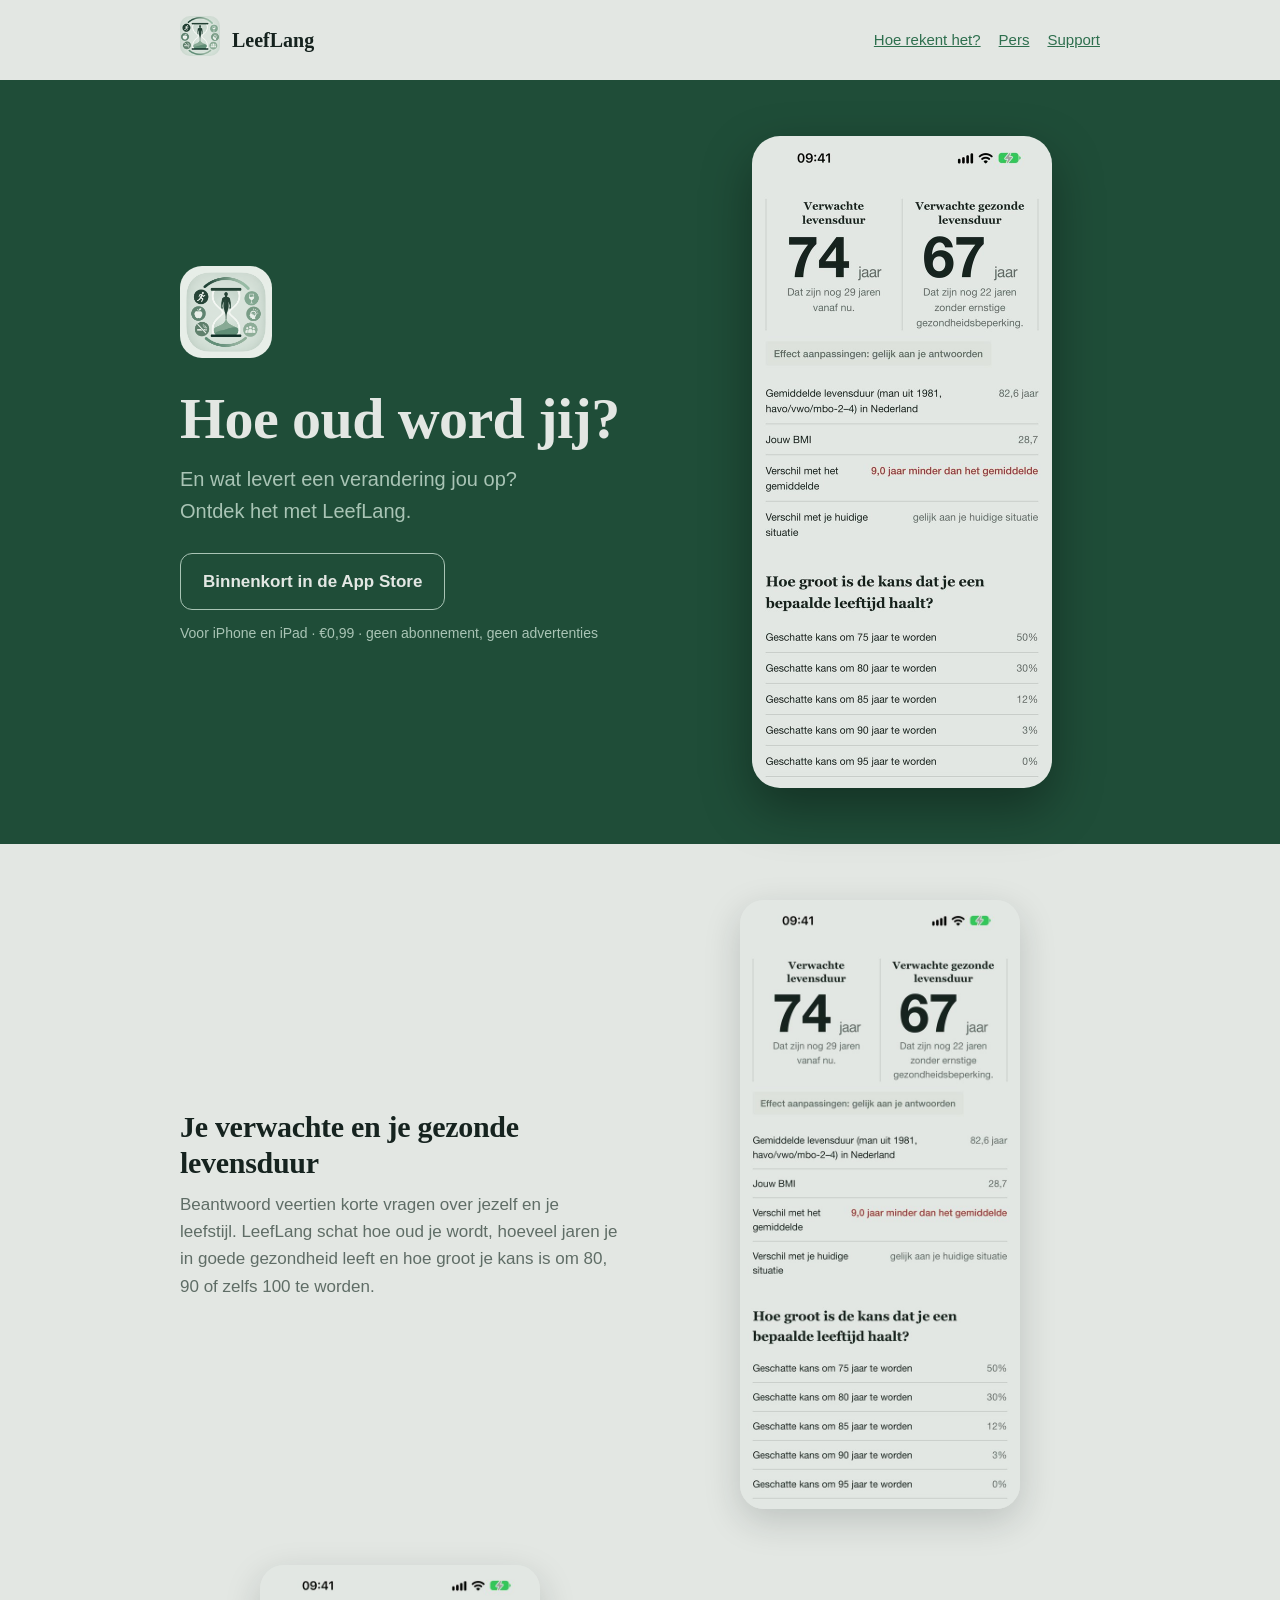
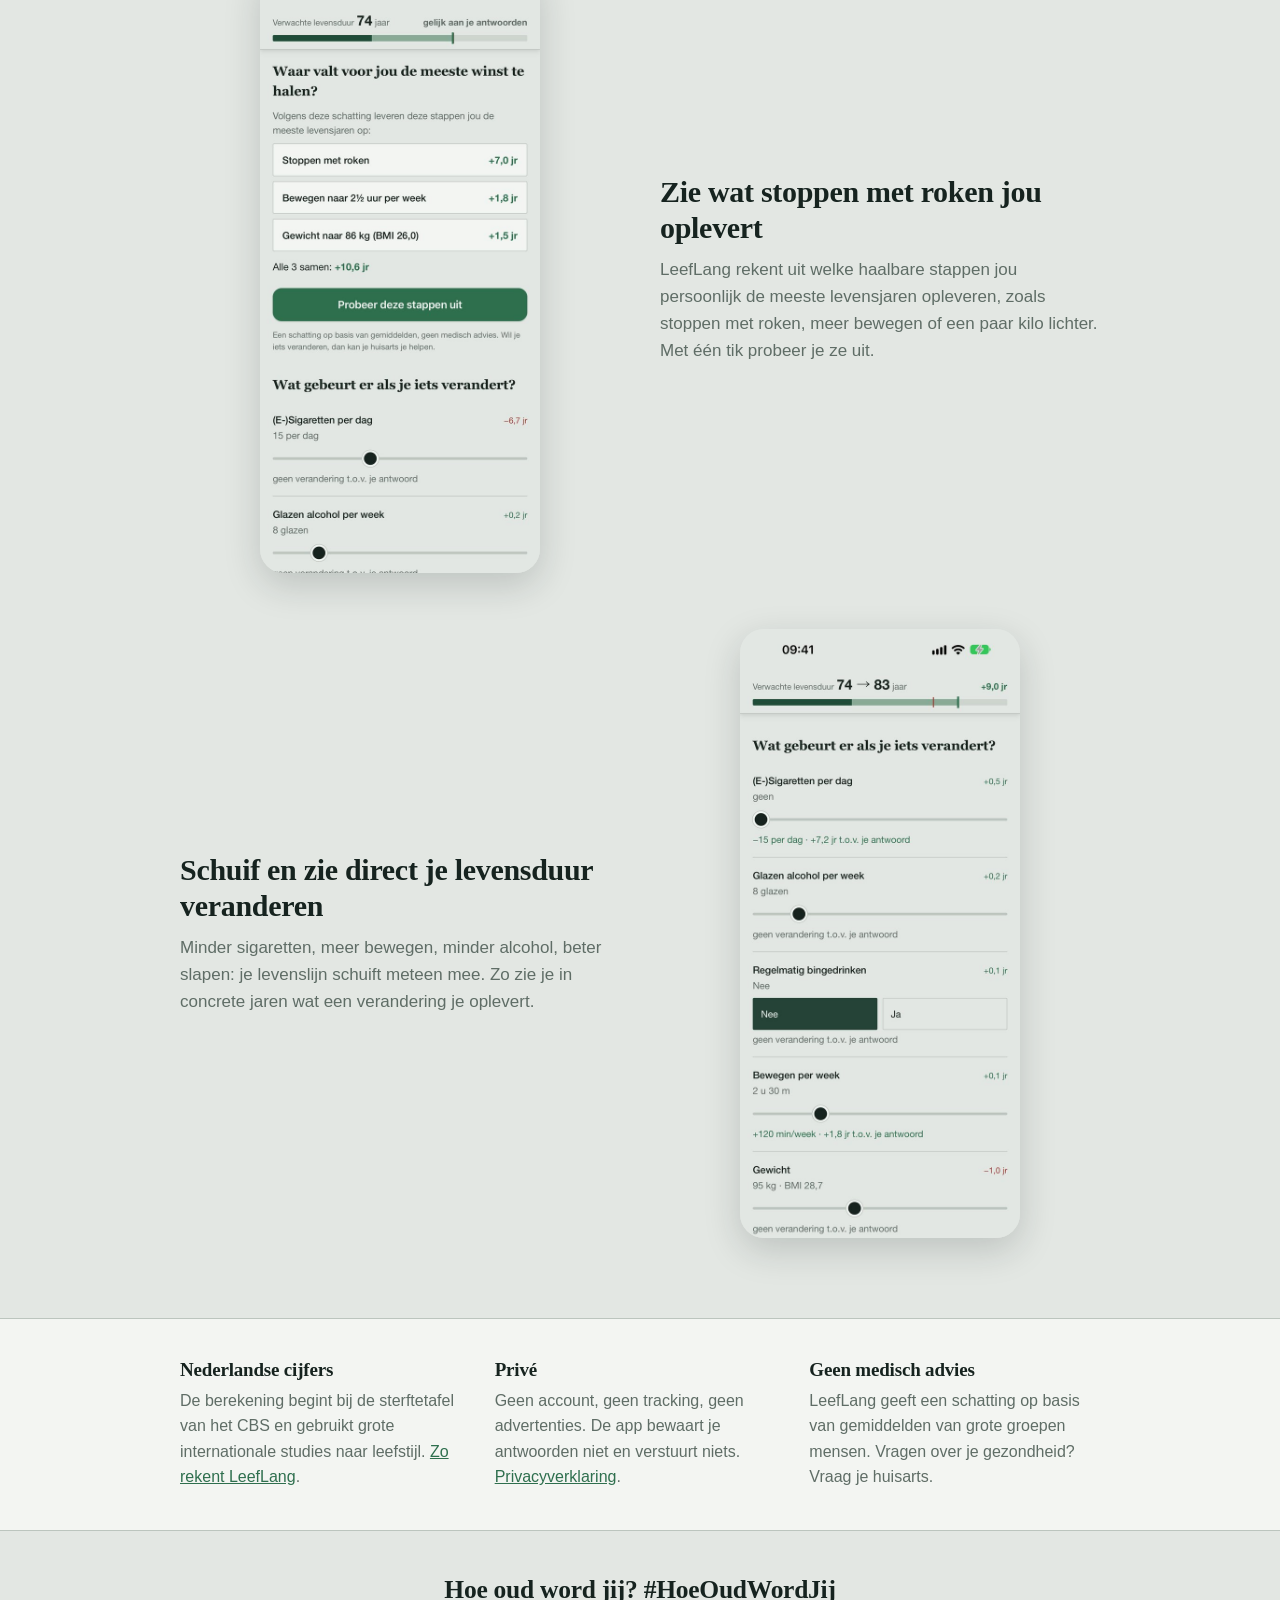
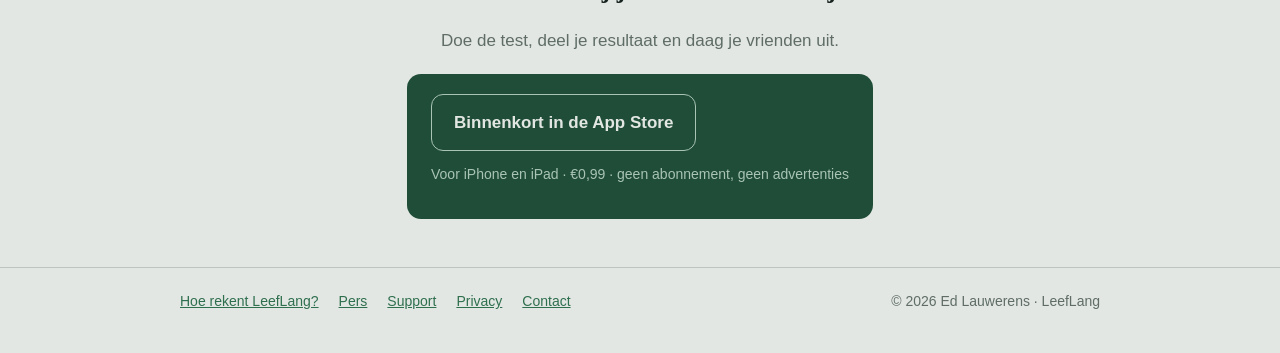
==== index.html @ b2fb5860 "LeefLang website (gemaakt met npm run site) Co-Authored-By: Claude Opus 5.5 <noreply@anthropic.com>" ====
<!DOCTYPE html>
<html lang="nl">
<head>
<meta charset="utf-8">
<meta name="viewport" content="width=device-width, initial-scale=1">
<title>LeefLang — Hoe oud word jij?</title>
<meta name="description" content="Beantwoord 14 vragen en zie hoe oud je wordt, en hoeveel jaar stoppen met roken, meer bewegen of gezonder eten jou oplevert. Op basis van CBS-cijfers.">
<meta property="og:type" content="website">
<meta property="og:title" content="LeefLang — Hoe oud word jij?">
<meta property="og:description" content="Beantwoord 14 vragen en zie hoe oud je wordt, en hoeveel jaar stoppen met roken, meer bewegen of gezonder eten jou oplevert. Op basis van CBS-cijfers.">
<meta property="og:url" content="https://edlauwerens.github.io/leeflang/">
<meta property="og:image" content="https://edlauwerens.github.io/leeflang/assets/og.png">
<meta property="og:locale" content="nl_NL">
<meta name="twitter:card" content="summary_large_image">
<link rel="icon" href="assets/favicon.png">
<link rel="apple-touch-icon" href="assets/apple-touch-icon.png">
<link rel="stylesheet" href="style.css">
<!-- Bewust zonder cookies, analyse of externe scripts. -->
</head>
<body>
<div class="wrap"><header class="top">
  <a href="./"><img src="assets/favicon.png" alt=""></a><a class="brand" href="./">LeefLang</a>
  <nav><a href="berekening.html">Hoe rekent het?</a><a href="pers.html">Pers</a><a href="https://edlauwerens.github.io/levensduur-privacy/support.html">Support</a></nav>
</header></div>

<section class="hero"><div class="wrap">
  <div>
    <img class="logo" src="assets/logo-360.png" alt="LeefLang-logo">
    <h1>Hoe oud word jij?</h1>
    <p class="lede">En wat levert een verandering jou op? Ontdek het met LeefLang.</p>
    <span class="btn soon">Binnenkort in de App Store</span><p class="note">Voor iPhone en iPad · €0,99 · geen abonnement, geen advertenties</p>
  </div>
  <img class="phone" src="assets/app-1-result.jpg" alt="Schermafbeelding van het resultaat in LeefLang">
</div></section>
<section class="features"><div class="wrap">
  <div class="feature">
    <div><h2>Je verwachte en je gezonde levensduur</h2><p>Beantwoord veertien korte vragen over jezelf en je leefstijl. LeefLang schat hoe oud je wordt, hoeveel jaren je in goede gezondheid leeft en hoe groot je kans is om 80, 90 of zelfs 100 te worden.</p></div>
    <img class="shot" src="assets/app-1-result.jpg" alt="Schermafbeelding van LeefLang: Je verwachte en je gezonde levensduur" loading="lazy">
  </div>
  <div class="feature">
    <div><h2>Zie wat stoppen met roken jou oplevert</h2><p>LeefLang rekent uit welke haalbare stappen jou persoonlijk de meeste levensjaren opleveren, zoals stoppen met roken, meer bewegen of een paar kilo lichter. Met één tik probeer je ze uit.</p></div>
    <img class="shot" src="assets/app-2-advice.jpg" alt="Schermafbeelding van LeefLang: Zie wat stoppen met roken jou oplevert" loading="lazy">
  </div>
  <div class="feature">
    <div><h2>Schuif en zie direct je levensduur veranderen</h2><p>Minder sigaretten, meer bewegen, minder alcohol, beter slapen: je levenslijn schuift meteen mee. Zo zie je in concrete jaren wat een verandering je oplevert.</p></div>
    <img class="shot" src="assets/app-3-sliders.jpg" alt="Schermafbeelding van LeefLang: Schuif en zie direct je levensduur veranderen" loading="lazy">
  </div>
</div></section>
<section class="band"><div class="wrap">
  <div class="grid3">
    <div><h3>Nederlandse cijfers</h3><p>De berekening begint bij de sterftetafel van het CBS en gebruikt grote internationale studies naar leefstijl. <a href="berekening.html">Zo rekent LeefLang</a>.</p></div>
    <div><h3>Privé</h3><p>Geen account, geen tracking, geen advertenties. De app bewaart je antwoorden niet en verstuurt niets. <a href="https://edlauwerens.github.io/levensduur-privacy/">Privacyverklaring</a>.</p></div>
    <div><h3>Geen medisch advies</h3><p>LeefLang geeft een schatting op basis van gemiddelden van grote groepen mensen. Vragen over je gezondheid? Vraag je huisarts.</p></div>
  </div>
</div></section>
<section><div class="wrap" style="padding-top:44px;padding-bottom:48px;text-align:center">
  <h2 style="margin-top:0">Hoe oud word jij? #HoeOudWordJij</h2>
  <p style="color:var(--muted);max-width:52ch;margin:0 auto 20px">Doe de test, deel je resultaat en daag je vrienden uit.</p>
  <div class="hero" style="display:inline-block;border-radius:14px;padding:20px 24px;text-align:left"><span class="btn soon">Binnenkort in de App Store</span><p class="note">Voor iPhone en iPad · €0,99 · geen abonnement, geen advertenties</p></div>
</div></section>
<footer><div class="wrap">
  <a href="berekening.html">Hoe rekent LeefLang?</a>
  <a href="pers.html">Pers</a>
  <a href="https://edlauwerens.github.io/levensduur-privacy/support.html">Support</a>
  <a href="https://edlauwerens.github.io/levensduur-privacy/">Privacy</a>
  <a href="mailto:edsoftinfo@icloud.com">Contact</a>
  <span class="copy">© 2026 Ed Lauwerens · LeefLang</span>
</div></footer>
</body>
</html>
---- style.css ----
:root{--paper:#E3E7E3;--surface:#F3F5F2;--ink:#16231F;--muted:#5F6D66;--line:#BCC5BE;--gain:#2E6F4E;--lived:#1F4D38;--on-dark:#E3E7E3;--on-dark-muted:#A9C4B5}
@media (prefers-color-scheme:dark){:root{--paper:#16231F;--surface:#1D2C27;--ink:#E3E7E3;--muted:#A9B6AF;--line:#34463F;--gain:#7FC0A0;--lived:#163A2A}}
*{box-sizing:border-box}
html,body{margin:0;background:var(--paper);color:var(--ink)}
body{font-family:-apple-system,BlinkMacSystemFont,"Helvetica Neue",Roboto,Arial,sans-serif;font-size:17px;line-height:1.6}
a{color:var(--gain)}
h1,h2,h3{font-family:Georgia,"Noto Serif",serif;font-weight:600;letter-spacing:-.01em;line-height:1.2}
.wrap{max-width:960px;margin:0 auto;padding:0 20px}
.narrow{max-width:700px}
header.top{display:flex;align-items:center;gap:12px;padding:16px 0}
header.top img{width:40px;height:40px;border-radius:10px}
header.top a.brand{font-family:Georgia,serif;font-weight:600;font-size:20px;color:var(--ink);text-decoration:none}
header.top nav{margin-left:auto;display:flex;gap:18px;font-size:15px}
.hero{background:var(--lived);color:var(--on-dark)}
.hero .wrap{display:grid;grid-template-columns:1.1fr .9fr;gap:40px;align-items:center;padding-top:56px;padding-bottom:56px}
.hero h1{font-size:clamp(36px,6vw,58px);margin:0 0 10px;color:var(--on-dark)}
.hero p.lede{font-size:20px;color:var(--on-dark-muted);margin:0 0 26px;max-width:32ch}
.hero img.logo{width:92px;height:92px;border-radius:22px;margin-bottom:18px}
.hero .phone{justify-self:center;width:min(300px,100%);border-radius:28px;box-shadow:0 20px 50px rgba(0,0,0,.35)}
.btn{display:inline-block;background:var(--on-dark);color:var(--lived);font-weight:600;padding:14px 22px;border-radius:12px;text-decoration:none}
.btn.soon{background:transparent;color:var(--on-dark);border:1.5px solid var(--on-dark-muted);cursor:default}
.note{font-size:14px;color:var(--on-dark-muted);margin-top:12px}
section.features .wrap{padding-top:56px;padding-bottom:24px}
.feature{display:grid;grid-template-columns:1fr 1fr;gap:40px;align-items:center;margin-bottom:56px}
.feature:nth-child(even) .shot{order:-1}
.feature h2{font-size:30px;margin:0 0 10px}
.feature p{color:var(--muted);margin:0}
.feature .shot{justify-self:center;width:min(280px,100%);border-radius:24px;box-shadow:0 12px 36px rgba(22,35,31,.18)}
.band{background:var(--surface);border-top:1px solid var(--line);border-bottom:1px solid var(--line)}
.band .wrap{padding-top:40px;padding-bottom:40px}
.band h2{margin-top:0}
.grid3{display:grid;grid-template-columns:repeat(3,1fr);gap:24px}
.grid3 h3{margin:0 0 6px;font-size:19px}
.grid3 p{margin:0;color:var(--muted);font-size:16px}
main.page{padding:24px 0 56px}
main.page h1{font-size:clamp(30px,5vw,42px);margin:8px 0 12px}
main.page h2{font-size:24px;margin:36px 0 10px}
.lead{font-size:19px;color:var(--muted)}
.src{border-top:1px solid var(--line);padding:14px 0}
.src h3{font-family:inherit;font-size:17px;margin:0 0 4px}
.src p{margin:0 0 4px}
.src .ref{font-size:14px;color:var(--muted);font-style:italic}
.box{background:var(--surface);border:1px solid var(--line);border-radius:6px;padding:16px 18px;margin:18px 0}
table.facts{border-collapse:collapse;width:100%}
table.facts td{border-top:1px solid var(--line);padding:9px 8px 9px 0;vertical-align:top}
table.facts td:first-child{color:var(--muted);width:38%}
.downloads{display:grid;grid-template-columns:repeat(auto-fill,minmax(150px,1fr));gap:16px;margin-top:12px}
.downloads a{display:block;text-decoration:none;color:var(--ink);font-size:14px}
.downloads img{width:100%;border-radius:12px;border:1px solid var(--line);background:var(--surface)}
footer{border-top:1px solid var(--line);color:var(--muted);font-size:14px}
footer .wrap{padding-top:22px;padding-bottom:40px;display:flex;flex-wrap:wrap;gap:8px 20px}
footer .copy{margin-left:auto}
@media (max-width:760px){
  header.top nav{gap:12px;font-size:14px}
  .hero .wrap{grid-template-columns:1fr;padding-top:36px;padding-bottom:40px}
  .hero .phone{width:min(240px,80%)}
  .feature{grid-template-columns:1fr;gap:20px}
  .feature:nth-child(even) .shot{order:0}
  .grid3{grid-template-columns:1fr}
  footer .copy{margin-left:0}
}
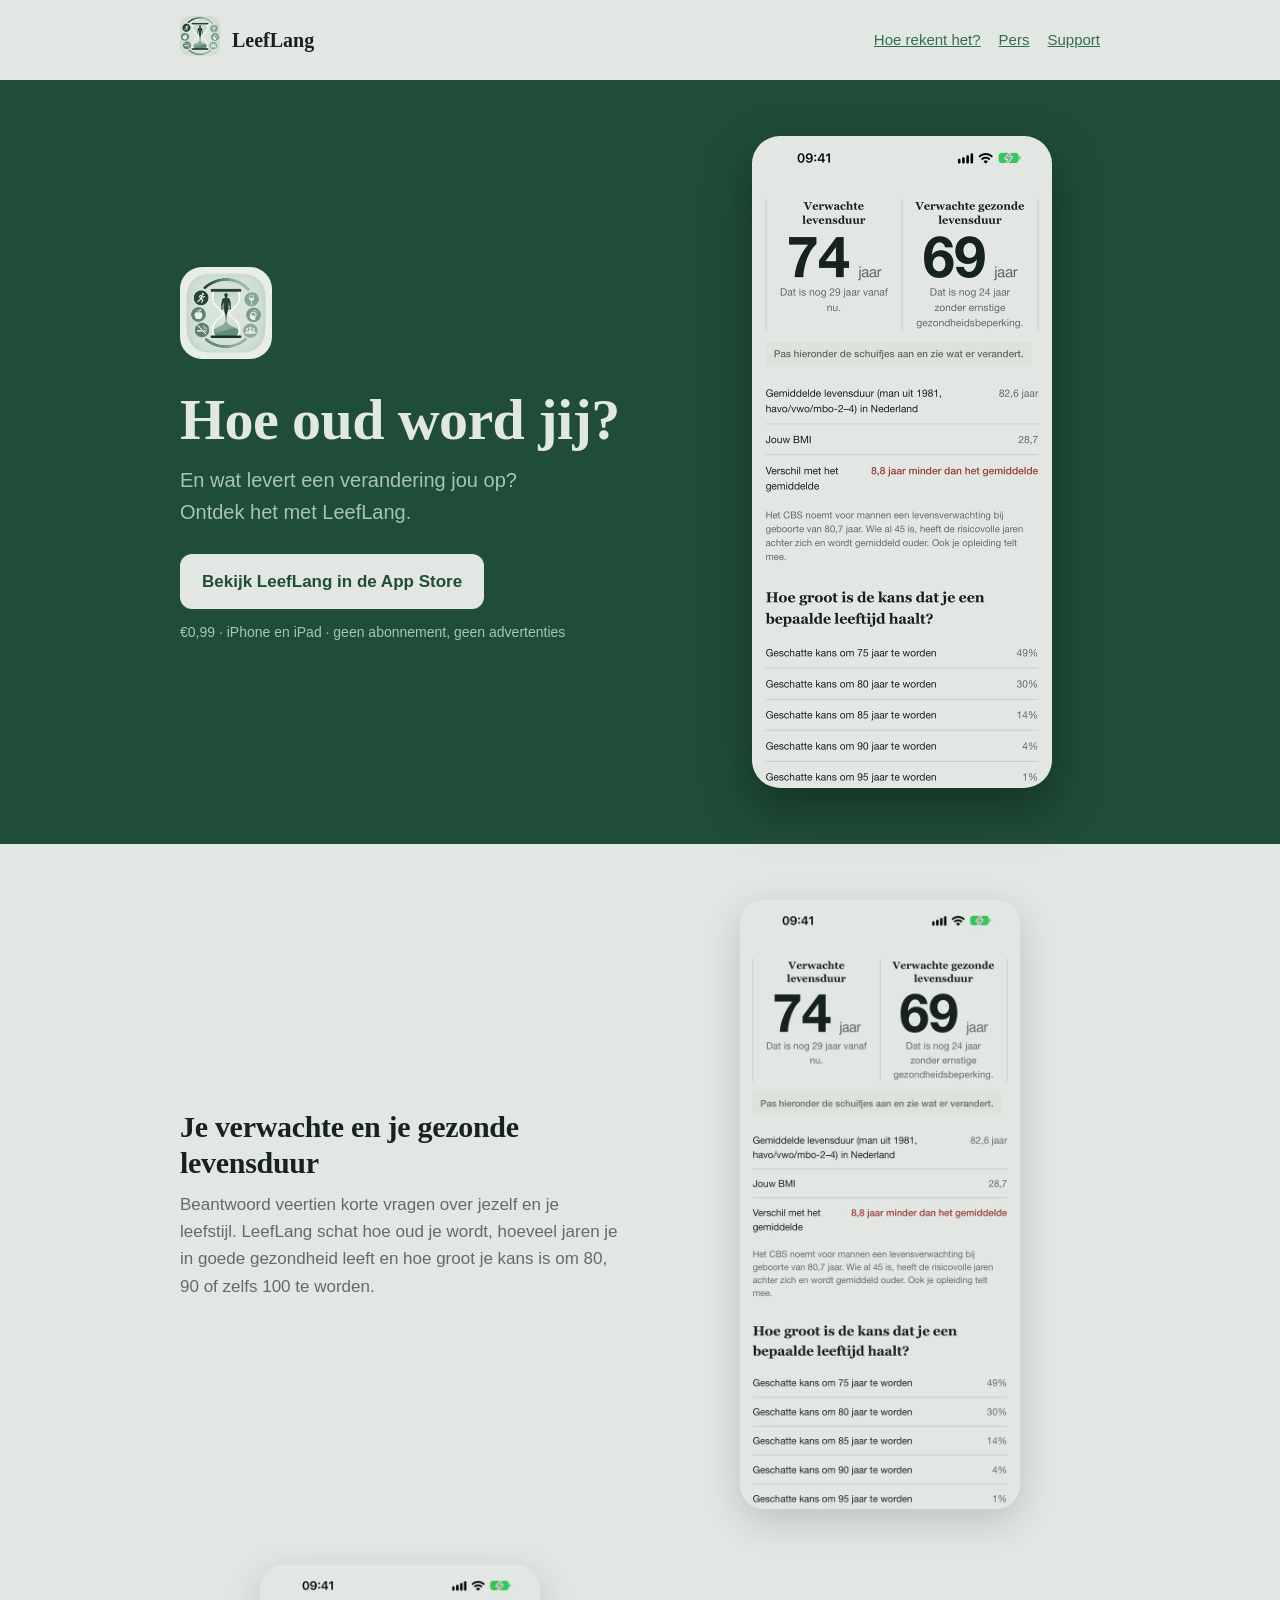
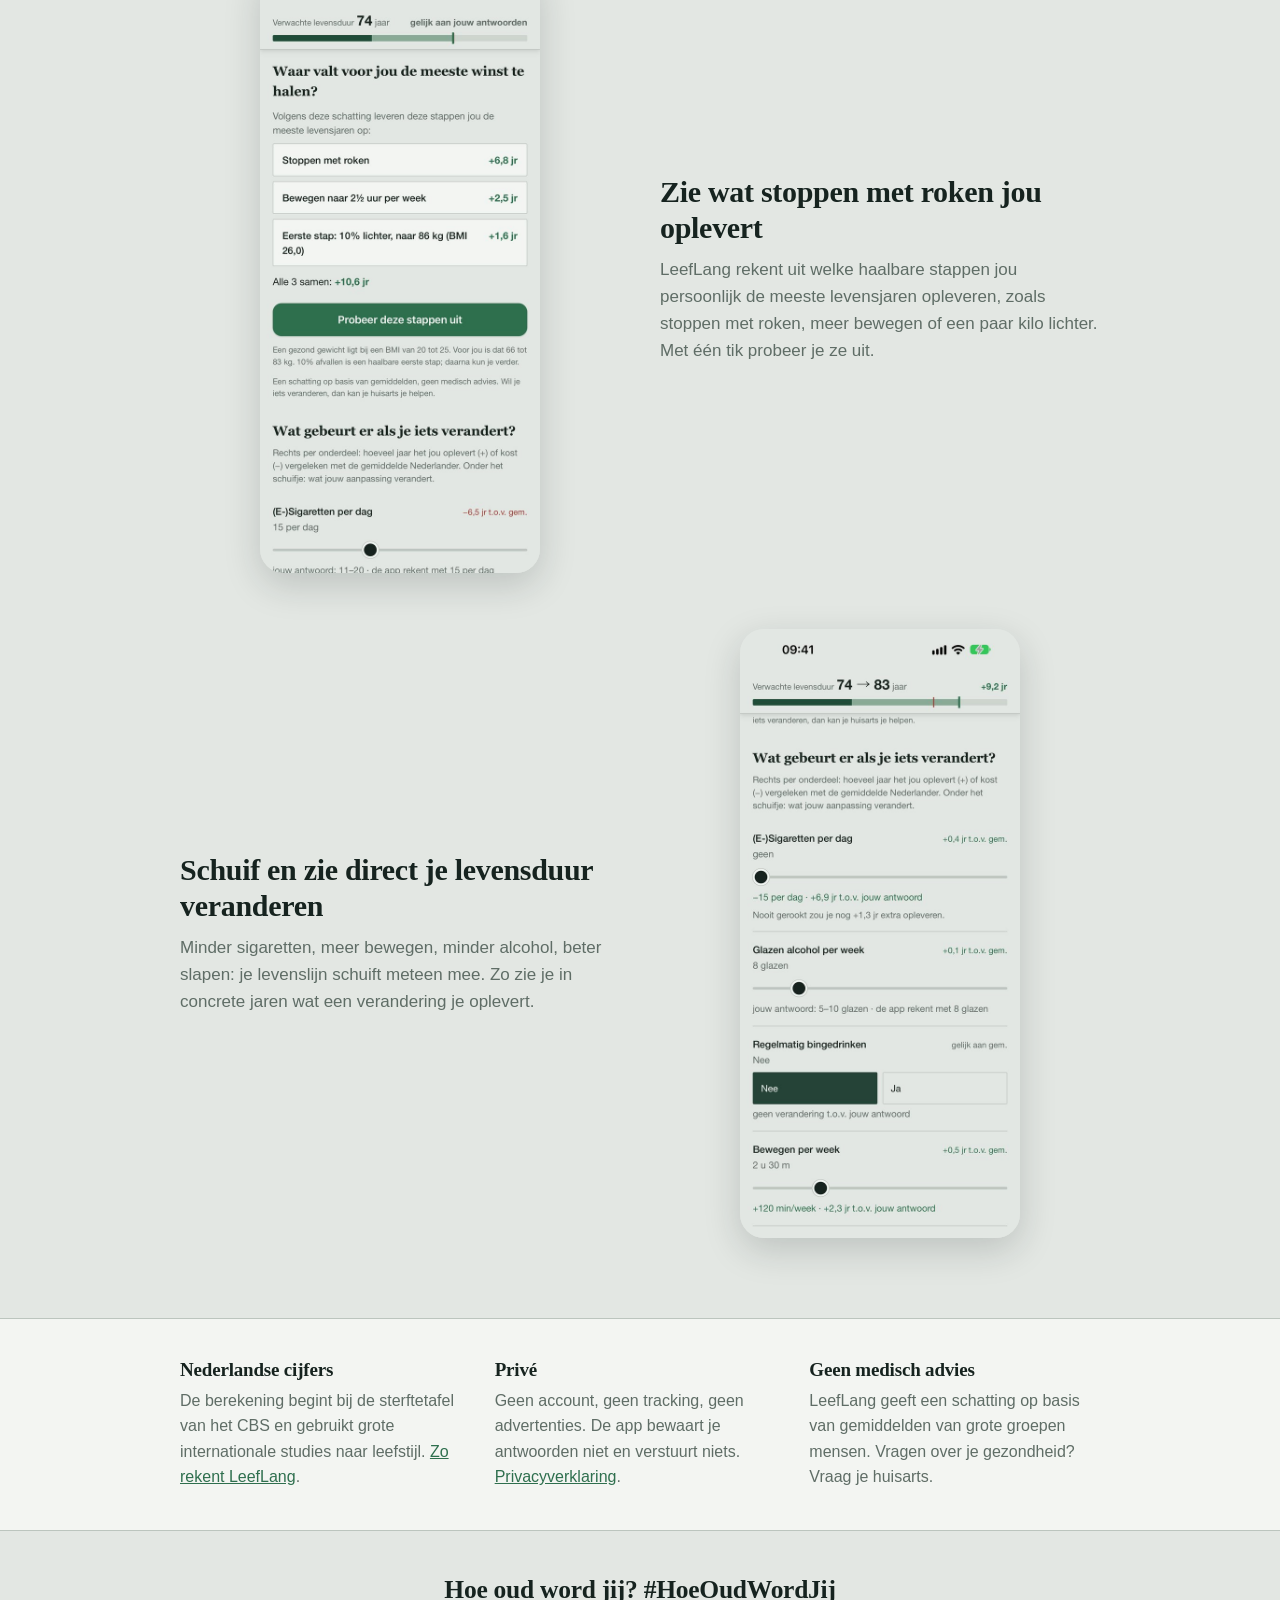
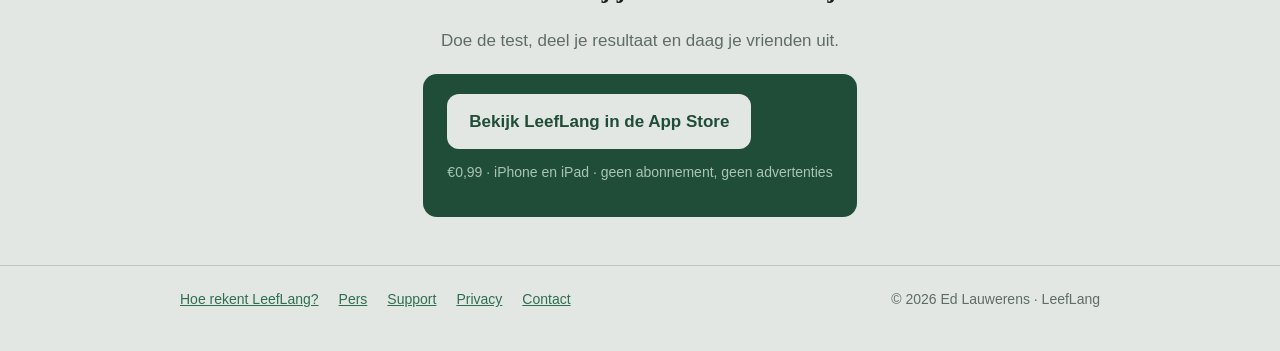
==== commit d35d686c: "LeefLang staat in de App Store: knop naar de App Store" ====
--- a/index.html
+++ b/index.html
@@ -12,6 +12,7 @@
 <meta property="og:image" content="https://edlauwerens.github.io/leeflang/assets/og.png">
 <meta property="og:locale" content="nl_NL">
 <meta name="twitter:card" content="summary_large_image">
+<meta name="apple-itunes-app" content="app-id=6817483549">
 <link rel="icon" href="assets/favicon.png">
 <link rel="apple-touch-icon" href="assets/apple-touch-icon.png">
 <link rel="stylesheet" href="style.css">
@@ -28,7 +29,7 @@
     <img class="logo" src="assets/logo-360.png" alt="LeefLang-logo">
     <h1>Hoe oud word jij?</h1>
     <p class="lede">En wat levert een verandering jou op? Ontdek het met LeefLang.</p>
-    <span class="btn soon">Binnenkort in de App Store</span><p class="note">Voor iPhone en iPad · €0,99 · geen abonnement, geen advertenties</p>
+    <a class="btn" href="https://apps.apple.com/nl/app/leeflang/id6817483549">Bekijk LeefLang in de App Store</a><p class="note">€0,99 · iPhone en iPad · geen abonnement, geen advertenties</p>
   </div>
   <img class="phone" src="assets/app-1-result.jpg" alt="Schermafbeelding van het resultaat in LeefLang">
 </div></section>
@@ -56,7 +57,7 @@
 <section><div class="wrap" style="padding-top:44px;padding-bottom:48px;text-align:center">
   <h2 style="margin-top:0">Hoe oud word jij? #HoeOudWordJij</h2>
   <p style="color:var(--muted);max-width:52ch;margin:0 auto 20px">Doe de test, deel je resultaat en daag je vrienden uit.</p>
-  <div class="hero" style="display:inline-block;border-radius:14px;padding:20px 24px;text-align:left"><span class="btn soon">Binnenkort in de App Store</span><p class="note">Voor iPhone en iPad · €0,99 · geen abonnement, geen advertenties</p></div>
+  <div class="hero" style="display:inline-block;border-radius:14px;padding:20px 24px;text-align:left"><a class="btn" href="https://apps.apple.com/nl/app/leeflang/id6817483549">Bekijk LeefLang in de App Store</a><p class="note">€0,99 · iPhone en iPad · geen abonnement, geen advertenties</p></div>
 </div></section>
 <footer><div class="wrap">
   <a href="berekening.html">Hoe rekent LeefLang?</a>
--- a/style.css
+++ b/style.css
@@ -11,6 +11,8 @@
 header.top img{width:40px;height:40px;border-radius:10px}
 header.top a.brand{font-family:Georgia,serif;font-weight:600;font-size:20px;color:var(--ink);text-decoration:none}
 header.top nav{margin-left:auto;display:flex;gap:18px;font-size:15px}
+header.top nav a{white-space:nowrap}
+@media (max-width:480px){header.top{flex-wrap:wrap;row-gap:6px}header.top nav{margin-left:0;width:100%;gap:16px;font-size:14px}}
 .hero{background:var(--lived);color:var(--on-dark)}
 .hero .wrap{display:grid;grid-template-columns:1.1fr .9fr;gap:40px;align-items:center;padding-top:56px;padding-bottom:56px}
 .hero h1{font-size:clamp(36px,6vw,58px);margin:0 0 10px;color:var(--on-dark)}
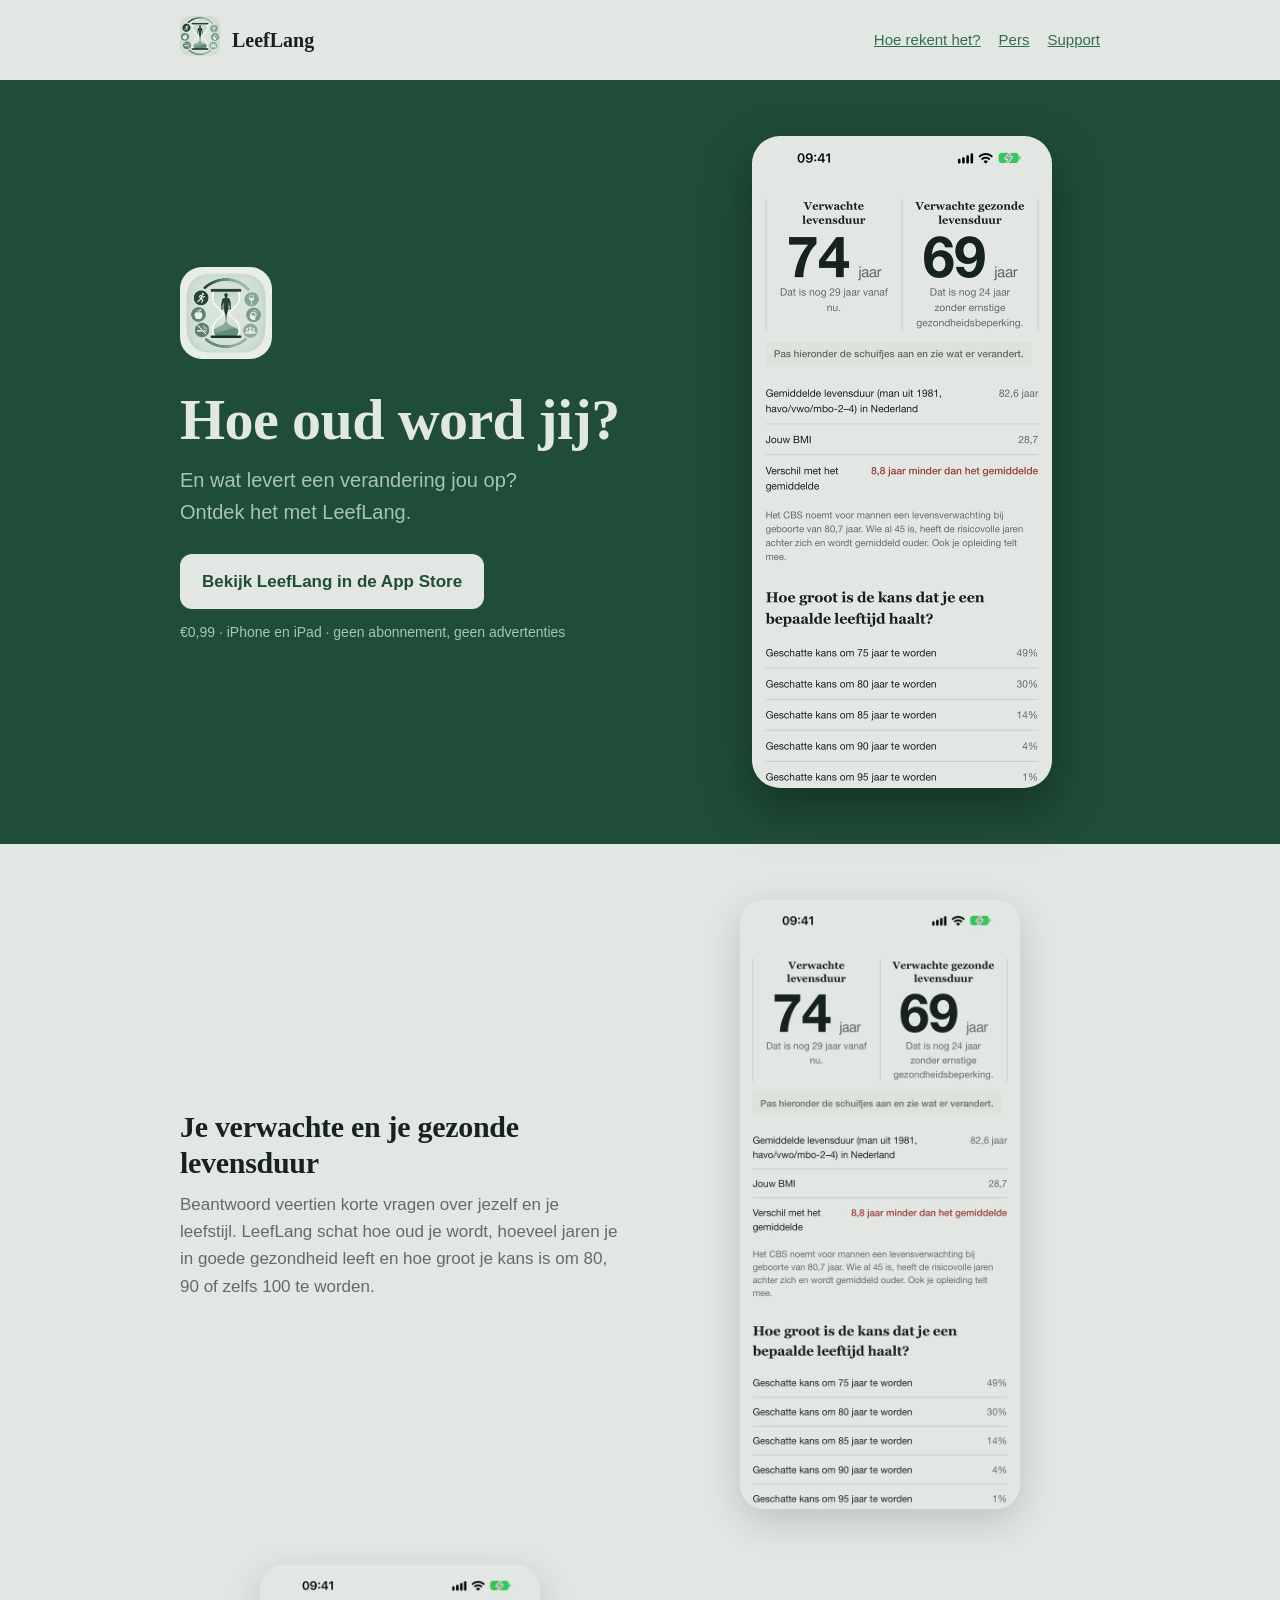
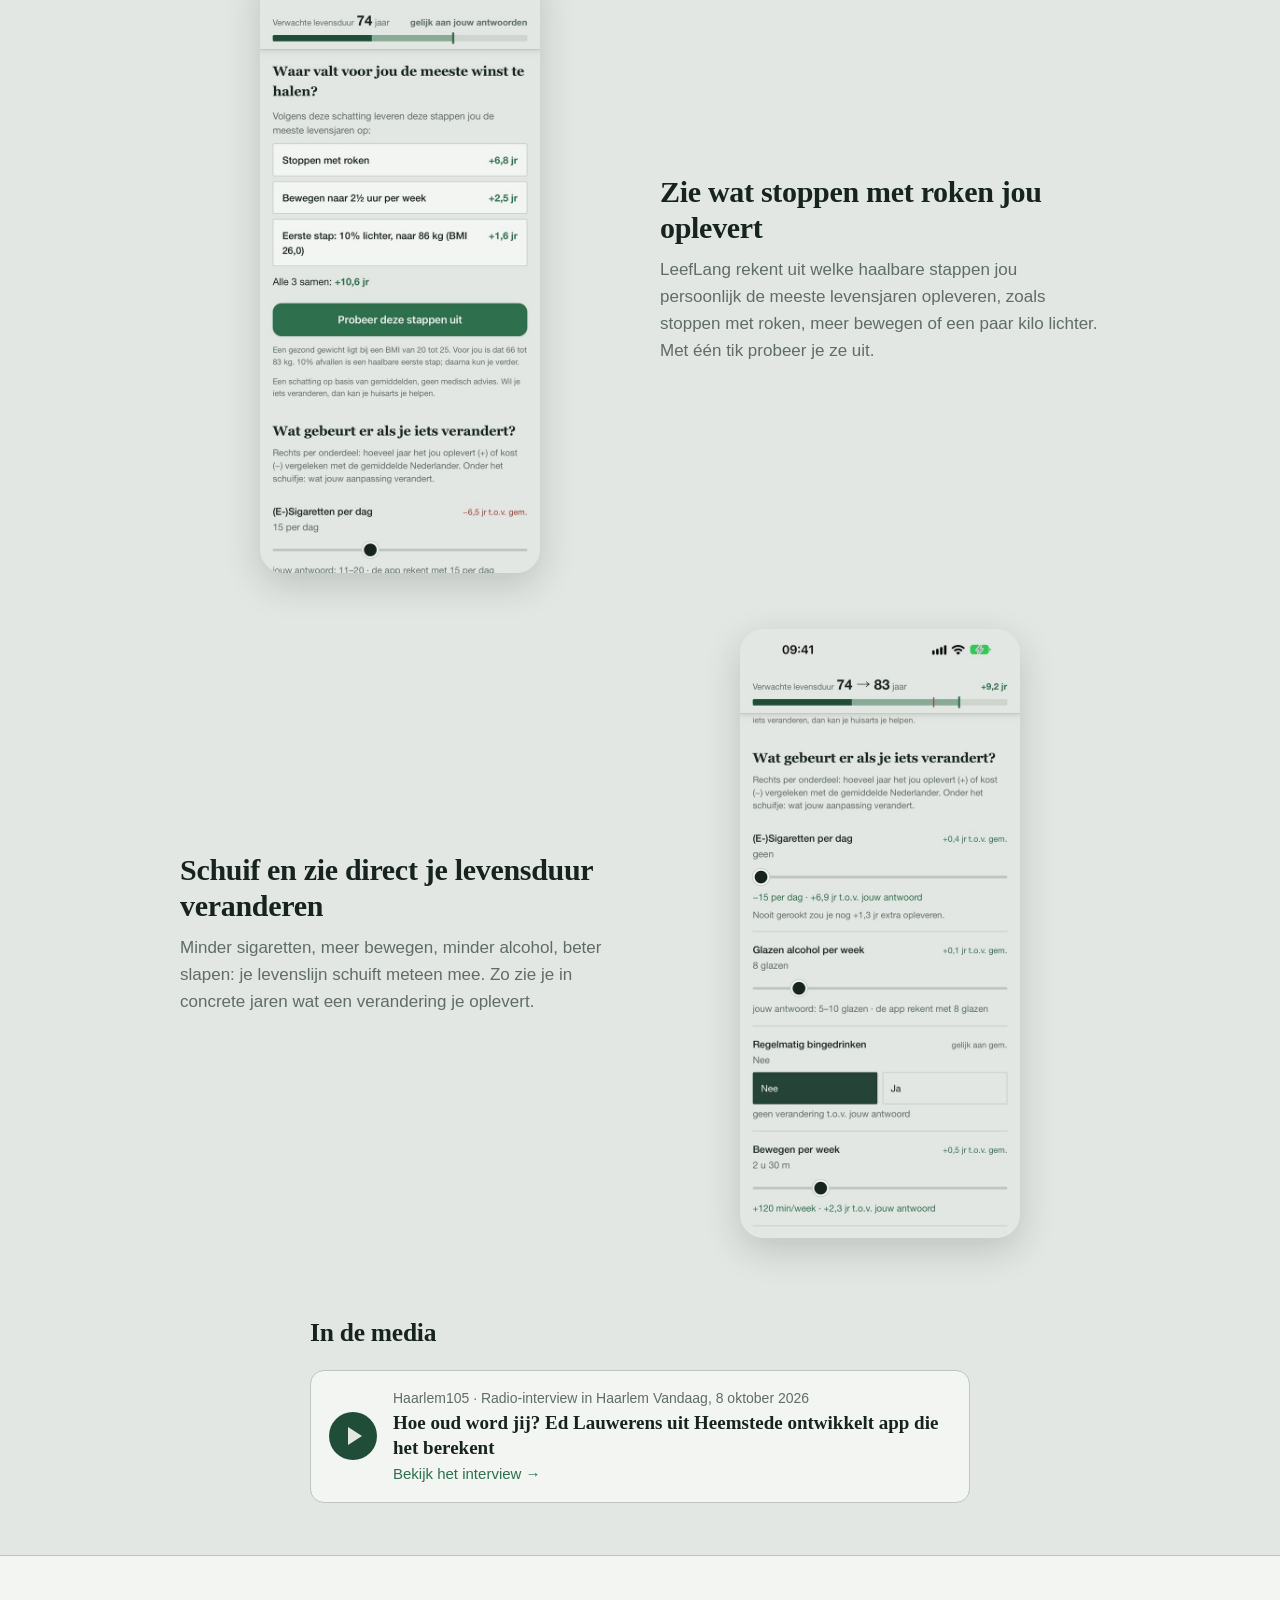
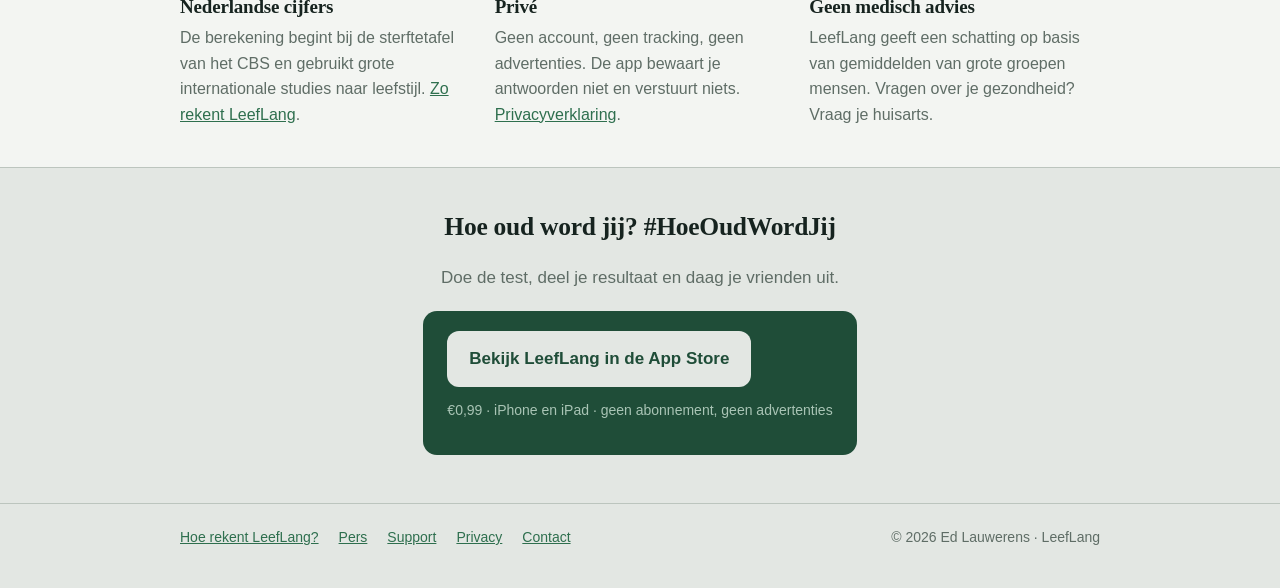
==== commit f254784c: "In de media: interview Haarlem105; lanceringsfeit op perspagina" ====
--- a/index.html
+++ b/index.html
@@ -47,6 +47,10 @@
     <img class="shot" src="assets/app-3-sliders.jpg" alt="Schermafbeelding van LeefLang: Schuif en zie direct je levensduur veranderen" loading="lazy">
   </div>
 </div></section>
+<section><div class="wrap narrow" style="padding-bottom:40px">
+  <h2 style="margin-top:0">In de media</h2>
+  <a class="media" href="https://youtu.be/yvJajUuTVDM" target="_blank" rel="noopener"><span class="play" aria-hidden="true"></span><span><span class="m-outlet">Haarlem105 · Radio-interview in Haarlem Vandaag, 8 oktober 2026</span><span class="m-title">Hoe oud word jij? Ed Lauwerens uit Heemstede ontwikkelt app die het berekent</span><span class="m-go">Bekijk het interview →</span></span></a>
+</div></section>
 <section class="band"><div class="wrap">
   <div class="grid3">
     <div><h3>Nederlandse cijfers</h3><p>De berekening begint bij de sterftetafel van het CBS en gebruikt grote internationale studies naar leefstijl. <a href="berekening.html">Zo rekent LeefLang</a>.</p></div>
--- a/style.css
+++ b/style.css
@@ -46,6 +46,13 @@
 table.facts{border-collapse:collapse;width:100%}
 table.facts td{border-top:1px solid var(--line);padding:9px 8px 9px 0;vertical-align:top}
 table.facts td:first-child{color:var(--muted);width:38%}
+.media{display:flex;gap:16px;align-items:center;background:var(--surface);border:1px solid var(--line);border-radius:14px;padding:16px 18px;text-decoration:none;color:var(--ink);margin:12px 0}
+.media:hover{border-color:var(--gain)}
+.media .play{flex:none;width:48px;height:48px;border-radius:50%;background:var(--lived);position:relative}
+.media .play::after{content:'';position:absolute;left:19px;top:15px;border-left:14px solid var(--on-dark);border-top:9px solid transparent;border-bottom:9px solid transparent}
+.media .m-outlet{display:block;font-size:14px;color:var(--muted)}
+.media .m-title{display:block;font-family:Georgia,serif;font-weight:600;font-size:19px;line-height:1.3;margin:2px 0}
+.media .m-go{display:block;font-size:15px;color:var(--gain)}
 .downloads{display:grid;grid-template-columns:repeat(auto-fill,minmax(150px,1fr));gap:16px;margin-top:12px}
 .downloads a{display:block;text-decoration:none;color:var(--ink);font-size:14px}
 .downloads img{width:100%;border-radius:12px;border:1px solid var(--line);background:var(--surface)}
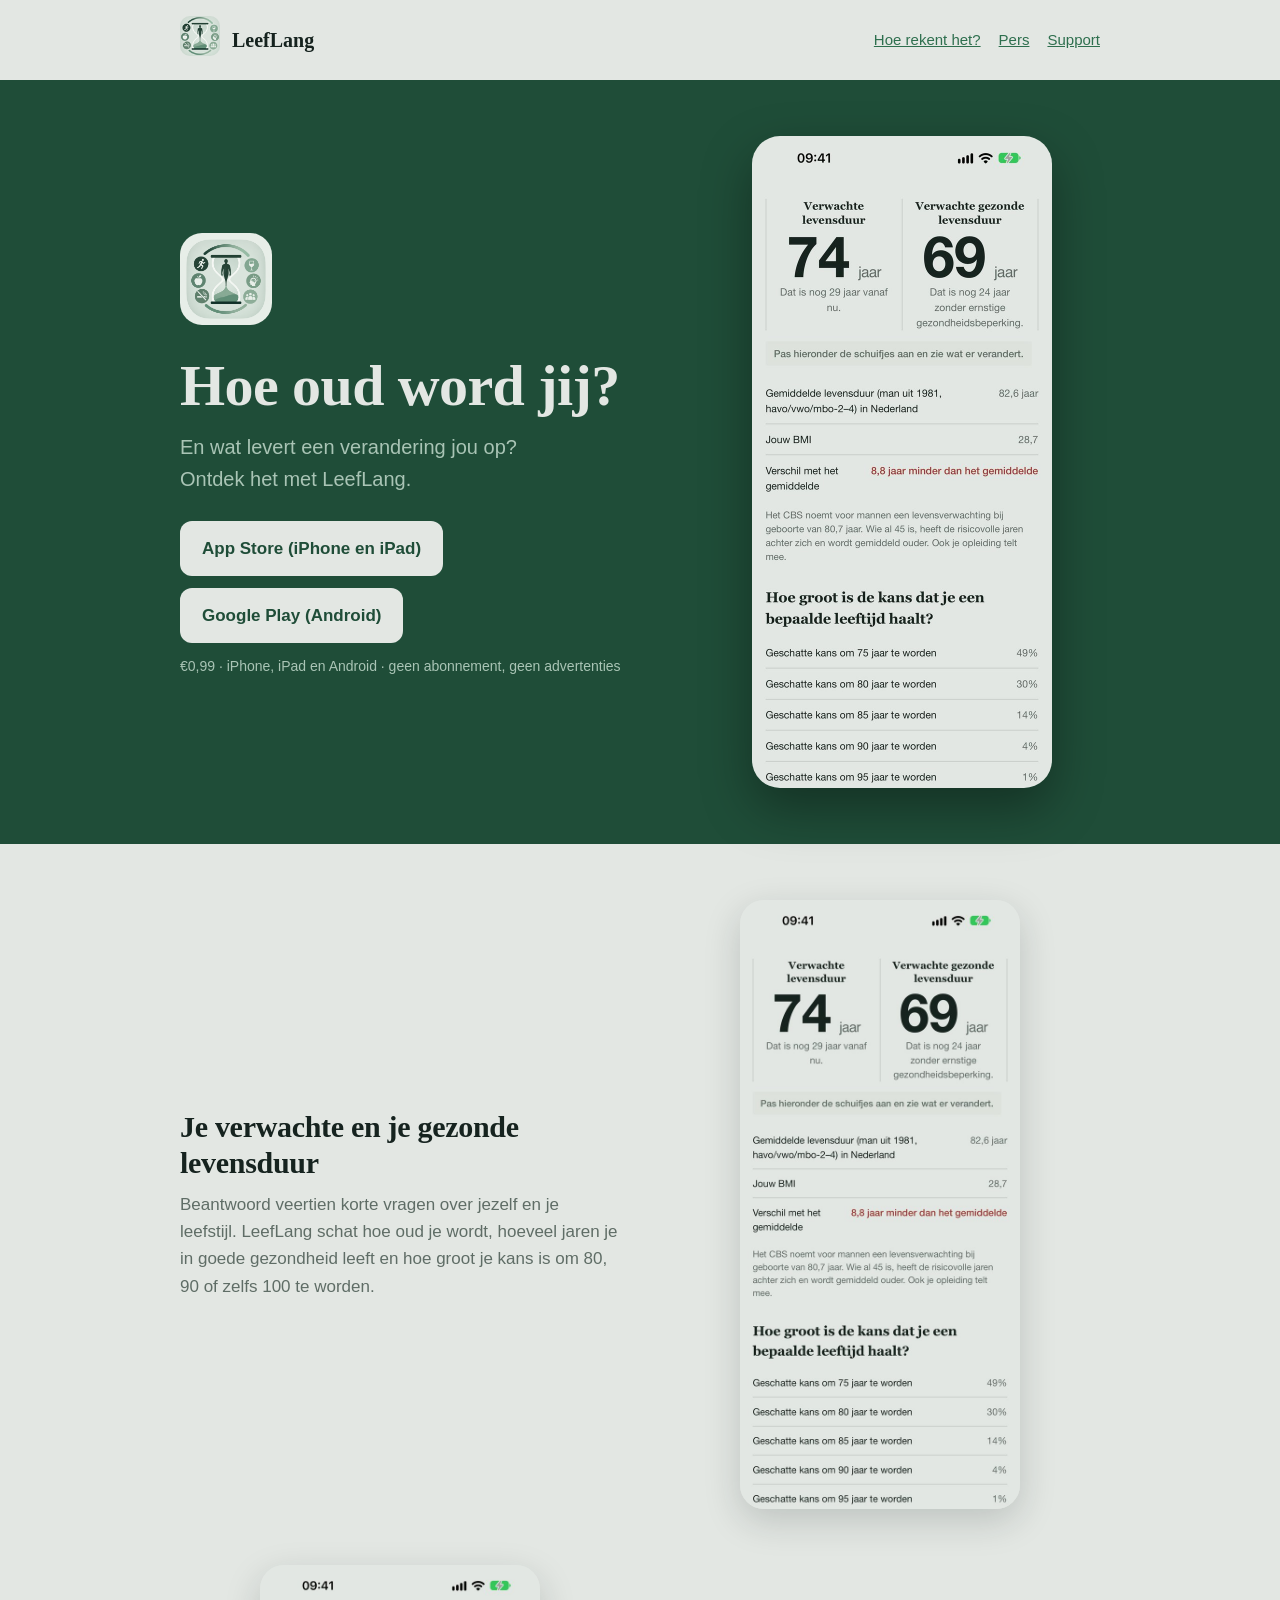
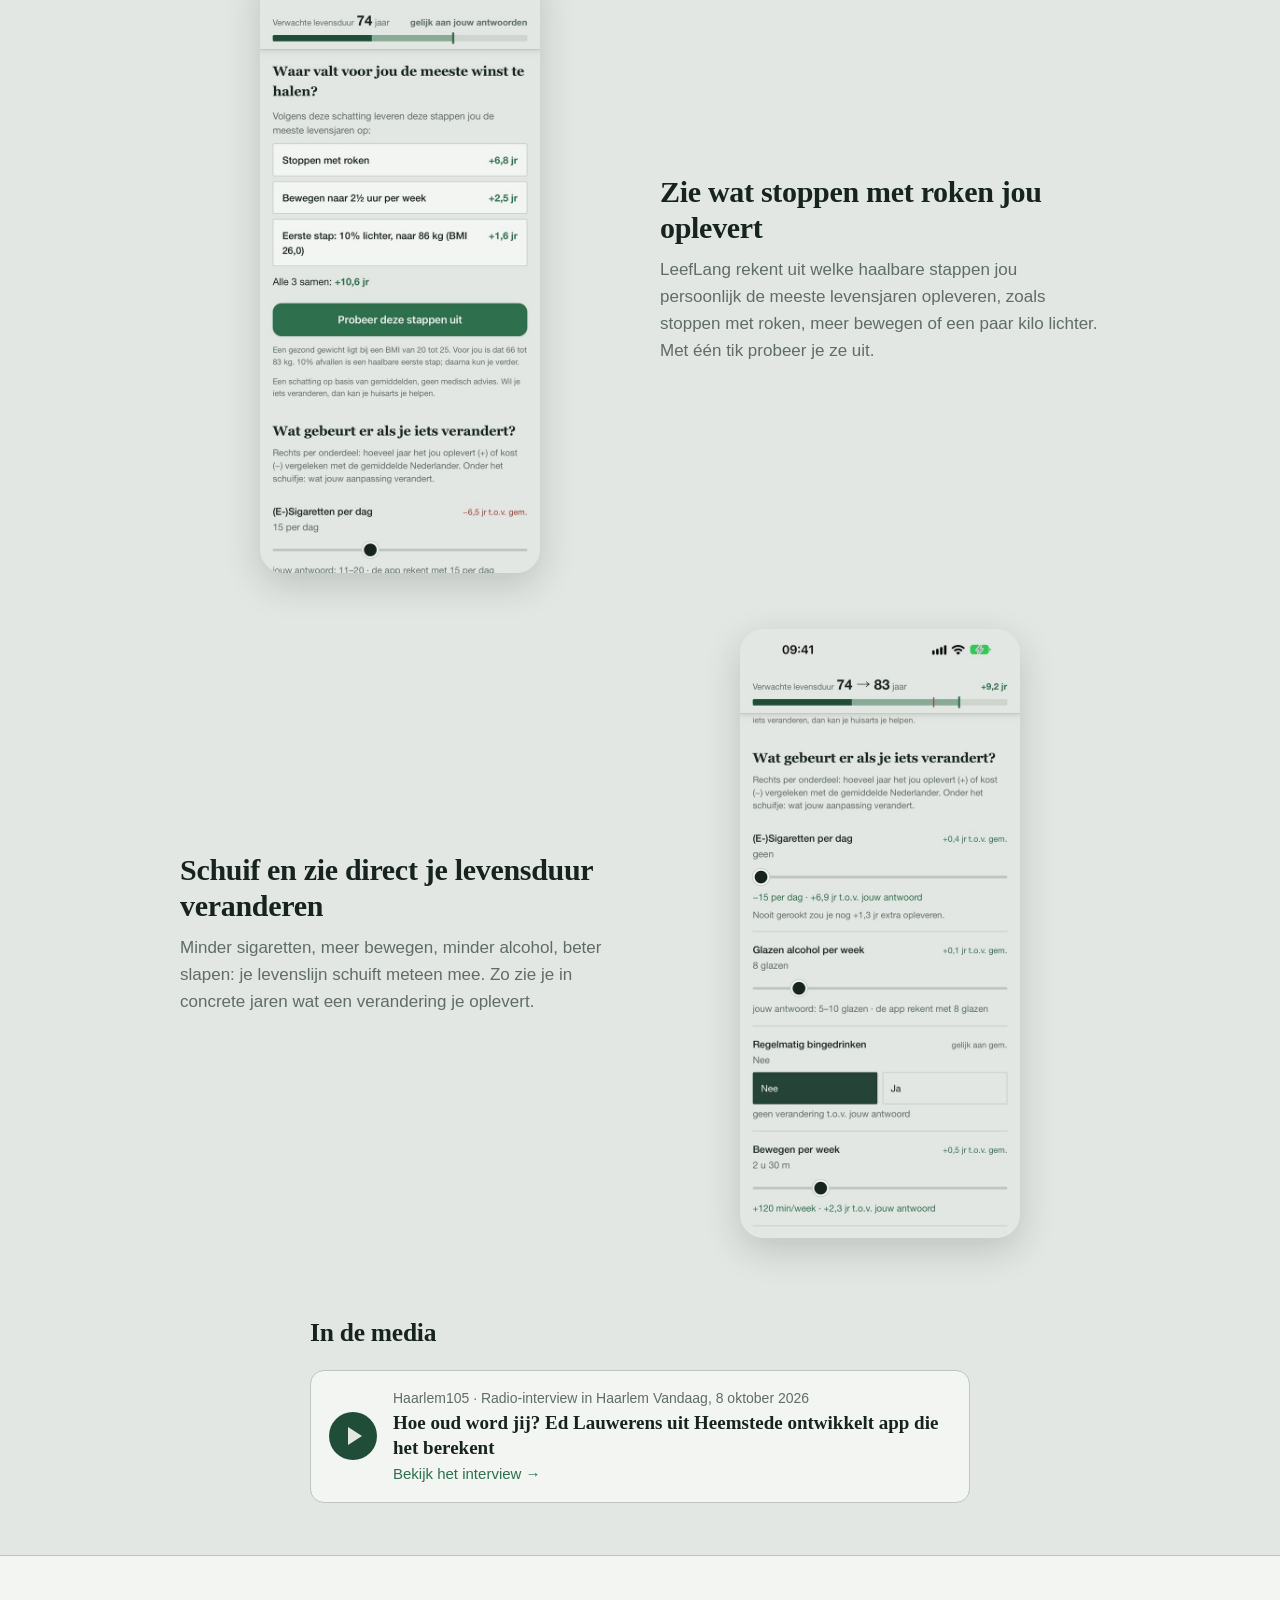
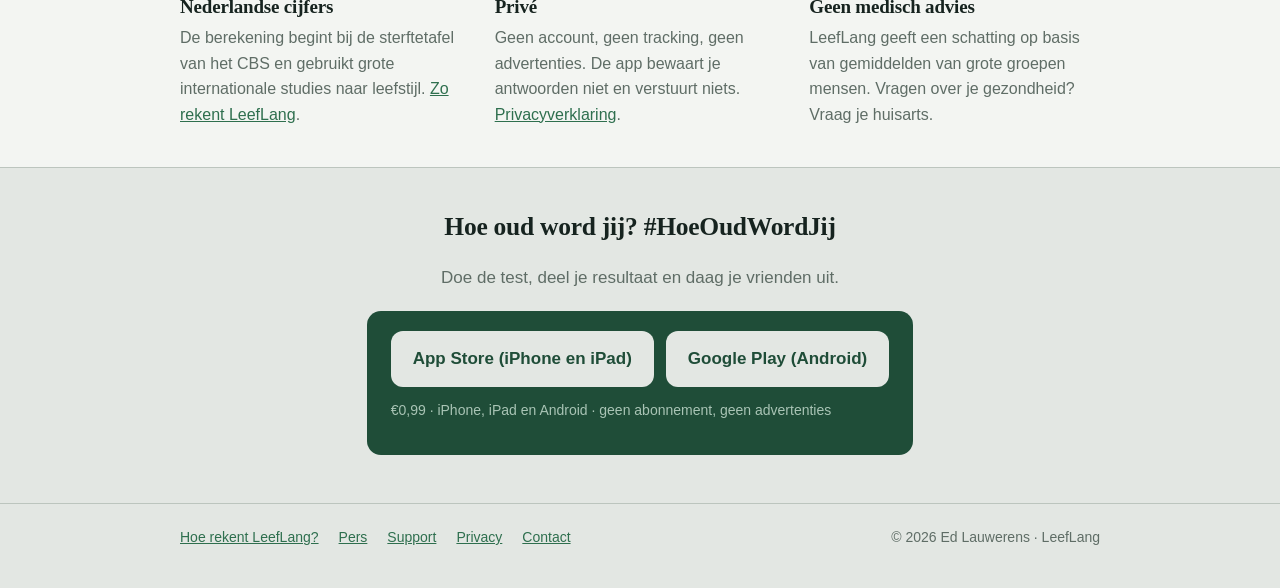
==== commit a8a11383: "Google Play-knop toegevoegd" ====
--- a/index.html
+++ b/index.html
@@ -3,6 +3,7 @@
 <head>
 <meta charset="utf-8">
 <meta name="viewport" content="width=device-width, initial-scale=1">
+<meta name="google-site-verification" content="rbD1Od4IU3HGOFrd_KCW3yOalHexlN-qomIf1zwhY1U">
 <title>LeefLang — Hoe oud word jij?</title>
 <meta name="description" content="Beantwoord 14 vragen en zie hoe oud je wordt, en hoeveel jaar stoppen met roken, meer bewegen of gezonder eten jou oplevert. Op basis van CBS-cijfers.">
 <meta property="og:type" content="website">
@@ -29,7 +30,7 @@
     <img class="logo" src="assets/logo-360.png" alt="LeefLang-logo">
     <h1>Hoe oud word jij?</h1>
     <p class="lede">En wat levert een verandering jou op? Ontdek het met LeefLang.</p>
-    <a class="btn" href="https://apps.apple.com/nl/app/leeflang/id6817483549">Bekijk LeefLang in de App Store</a><p class="note">€0,99 · iPhone en iPad · geen abonnement, geen advertenties</p>
+    <p class="btns"><a class="btn" href="https://apps.apple.com/nl/app/leeflang/id6817483549">App Store (iPhone en iPad)</a> <a class="btn" href="https://play.google.com/store/apps/details?id=nl.appfactory.leeflang">Google Play (Android)</a></p><p class="note">€0,99 · iPhone, iPad en Android · geen abonnement, geen advertenties</p>
   </div>
   <img class="phone" src="assets/app-1-result.jpg" alt="Schermafbeelding van het resultaat in LeefLang">
 </div></section>
@@ -61,7 +62,7 @@
 <section><div class="wrap" style="padding-top:44px;padding-bottom:48px;text-align:center">
   <h2 style="margin-top:0">Hoe oud word jij? #HoeOudWordJij</h2>
   <p style="color:var(--muted);max-width:52ch;margin:0 auto 20px">Doe de test, deel je resultaat en daag je vrienden uit.</p>
-  <div class="hero" style="display:inline-block;border-radius:14px;padding:20px 24px;text-align:left"><a class="btn" href="https://apps.apple.com/nl/app/leeflang/id6817483549">Bekijk LeefLang in de App Store</a><p class="note">€0,99 · iPhone en iPad · geen abonnement, geen advertenties</p></div>
+  <div class="hero" style="display:inline-block;border-radius:14px;padding:20px 24px;text-align:left"><p class="btns"><a class="btn" href="https://apps.apple.com/nl/app/leeflang/id6817483549">App Store (iPhone en iPad)</a> <a class="btn" href="https://play.google.com/store/apps/details?id=nl.appfactory.leeflang">Google Play (Android)</a></p><p class="note">€0,99 · iPhone, iPad en Android · geen abonnement, geen advertenties</p></div>
 </div></section>
 <footer><div class="wrap">
   <a href="berekening.html">Hoe rekent LeefLang?</a>
--- a/style.css
+++ b/style.css
@@ -20,6 +20,7 @@
 .hero img.logo{width:92px;height:92px;border-radius:22px;margin-bottom:18px}
 .hero .phone{justify-self:center;width:min(300px,100%);border-radius:28px;box-shadow:0 20px 50px rgba(0,0,0,.35)}
 .btn{display:inline-block;background:var(--on-dark);color:var(--lived);font-weight:600;padding:14px 22px;border-radius:12px;text-decoration:none}
+.btns{display:flex;flex-wrap:wrap;gap:12px;margin:0}
 .btn.soon{background:transparent;color:var(--on-dark);border:1.5px solid var(--on-dark-muted);cursor:default}
 .note{font-size:14px;color:var(--on-dark-muted);margin-top:12px}
 section.features .wrap{padding-top:56px;padding-bottom:24px}
